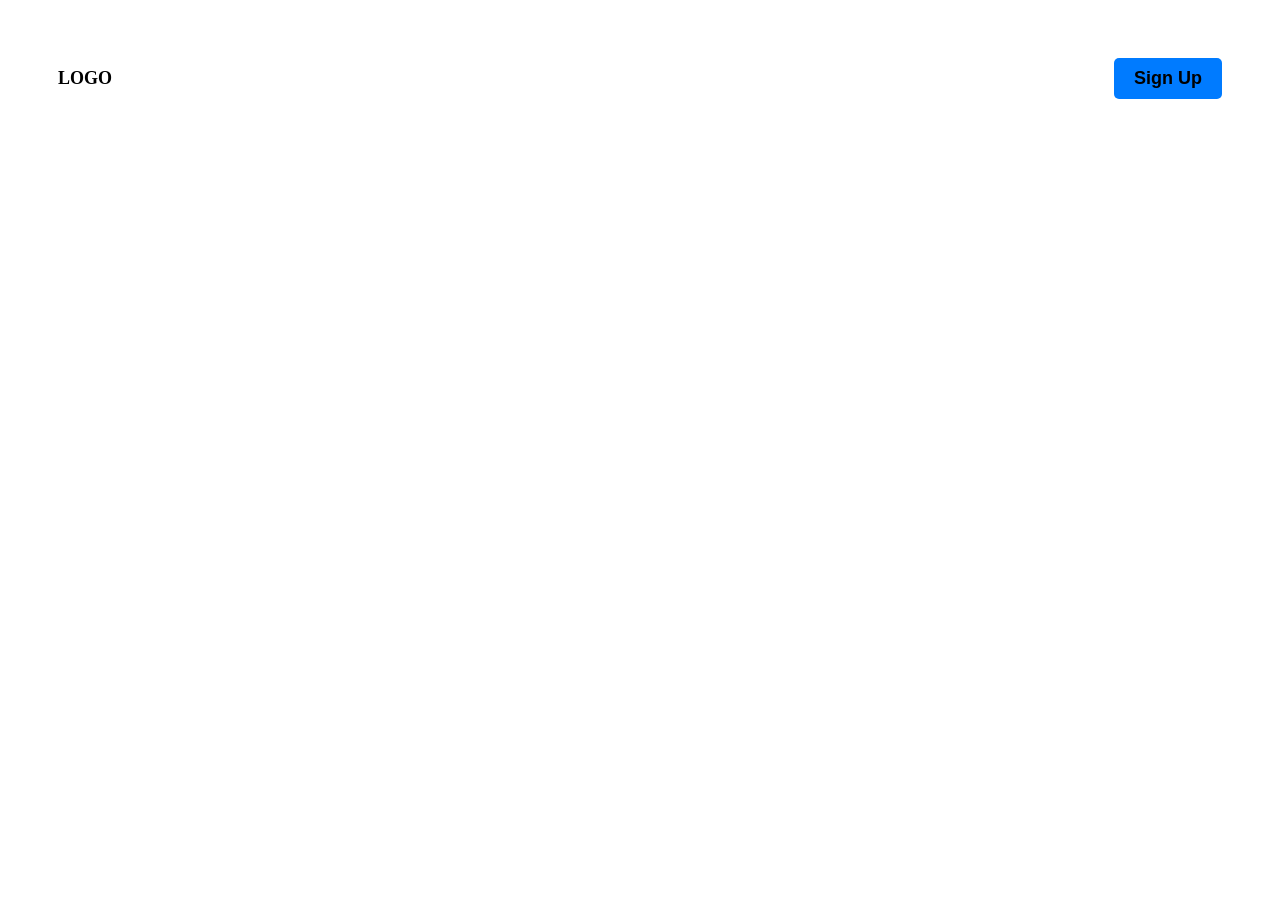
==== index.html @ bf34c0a0 "signup form created" ====
<!DOCTYPE html>
<html lang="en">
<head>
    <meta charset="UTF-8">
    <meta name="viewport" content="width=device-width, initial-scale=1.0">
    <title>Document</title>
    <link rel="stylesheet" href="style/style.css">
</head>
<body>
    <header>
        <nav>
            <div>
                <a href="index.html">LOGO</a>
            </div>
            <div>
                <button><a href="signup.html">Sign Up</a></button>
            </div>
        </nav>
    </header>
    <main>

    </main>
    <footer>

    </footer>
</body>
</html>
---- style/style.css ----
nav {
    display: flex;
    justify-content: space-between;
    align-items: center;
    padding: 50px;
}

nav a {
    text-decoration: none;
    color: black;
    font-size: 18px;
    font-weight: bold;
}
nav div button {
    background-color: #007BFF;
    color: white;
    border: none;
    padding: 10px 20px;
    font-size: 16px;
    cursor: pointer;
    border-radius: 5px;
}
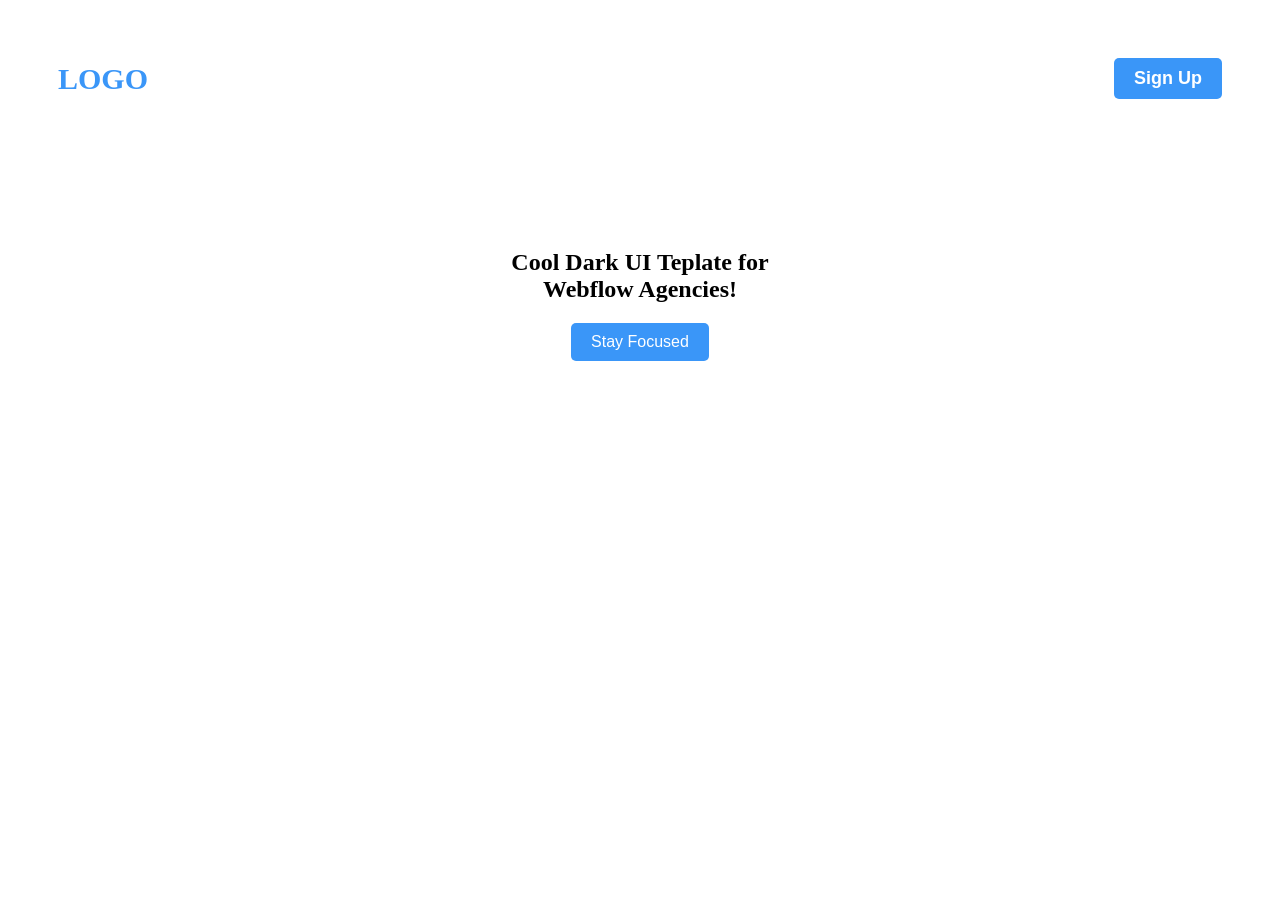
==== commit 98495bd7: "header section done" ====
--- a/index.html
+++ b/index.html
@@ -7,17 +7,25 @@
     <link rel="stylesheet" href="style/style.css">
 </head>
 <body>
-    <header>
+    <header class="navbar">
         <nav>
             <div>
-                <a href="index.html">LOGO</a>
+                <a class="logo" href="index.html">LOGO</a>
             </div>
             <div>
                 <button><a href="signup.html">Sign Up</a></button>
             </div>
+            
         </nav>
+        <section class="hero">
+            <div class="hero-content">
+                <h1>Cool Dark UI Teplate for<br> Webflow Agencies!</h1>
+                <button><a href="signup.html">Stay Focused</a></button>
+            </div>
+        </section>
     </header>
     <main>
+        
 
     </main>
     <footer>
--- a/style/style.css
+++ b/style/style.css
@@ -12,7 +12,7 @@
     font-weight: bold;
 }
 nav div button {
-    background-color: #007BFF;
+    background-color: #3a96f8;
     color: white;
     border: none;
     padding: 10px 20px;
@@ -20,3 +20,47 @@
     cursor: pointer;
     border-radius: 5px;
 }
+.logo {
+    color: #3a96f8;
+    text-decoration: none;
+    font-size: 30px;
+}
+div button a {
+    color: #ffffff;
+    text-decoration: none;
+}
+.hero-content button{
+    background-color: #3a96f8;
+    color: white;
+    border: none;
+    padding: 10px 20px;
+    font-size: 16px;
+    cursor: pointer;
+    border-radius: 5px;
+}
+.hero-content button a{
+    color: #ffffff;
+    text-decoration: none;
+}
+.hero-content h1{
+    text-decoration: none;
+    text-align: center;
+}
+
+.hero{
+    margin-top: 100px;
+    justify-content: center;
+    align-items: center;
+}
+
+.navbar {
+    height: 100vh;   /* Full screen height */
+    background-image: url("../assets/hero-bg.png");
+    background-size: cover;       /* Fill the section */
+    background-position: center;  /* Center the image */
+    background-repeat: no-repeat; /* Prevent repeating */
+
+}
+.hero-content {
+    text-align: center;
+}
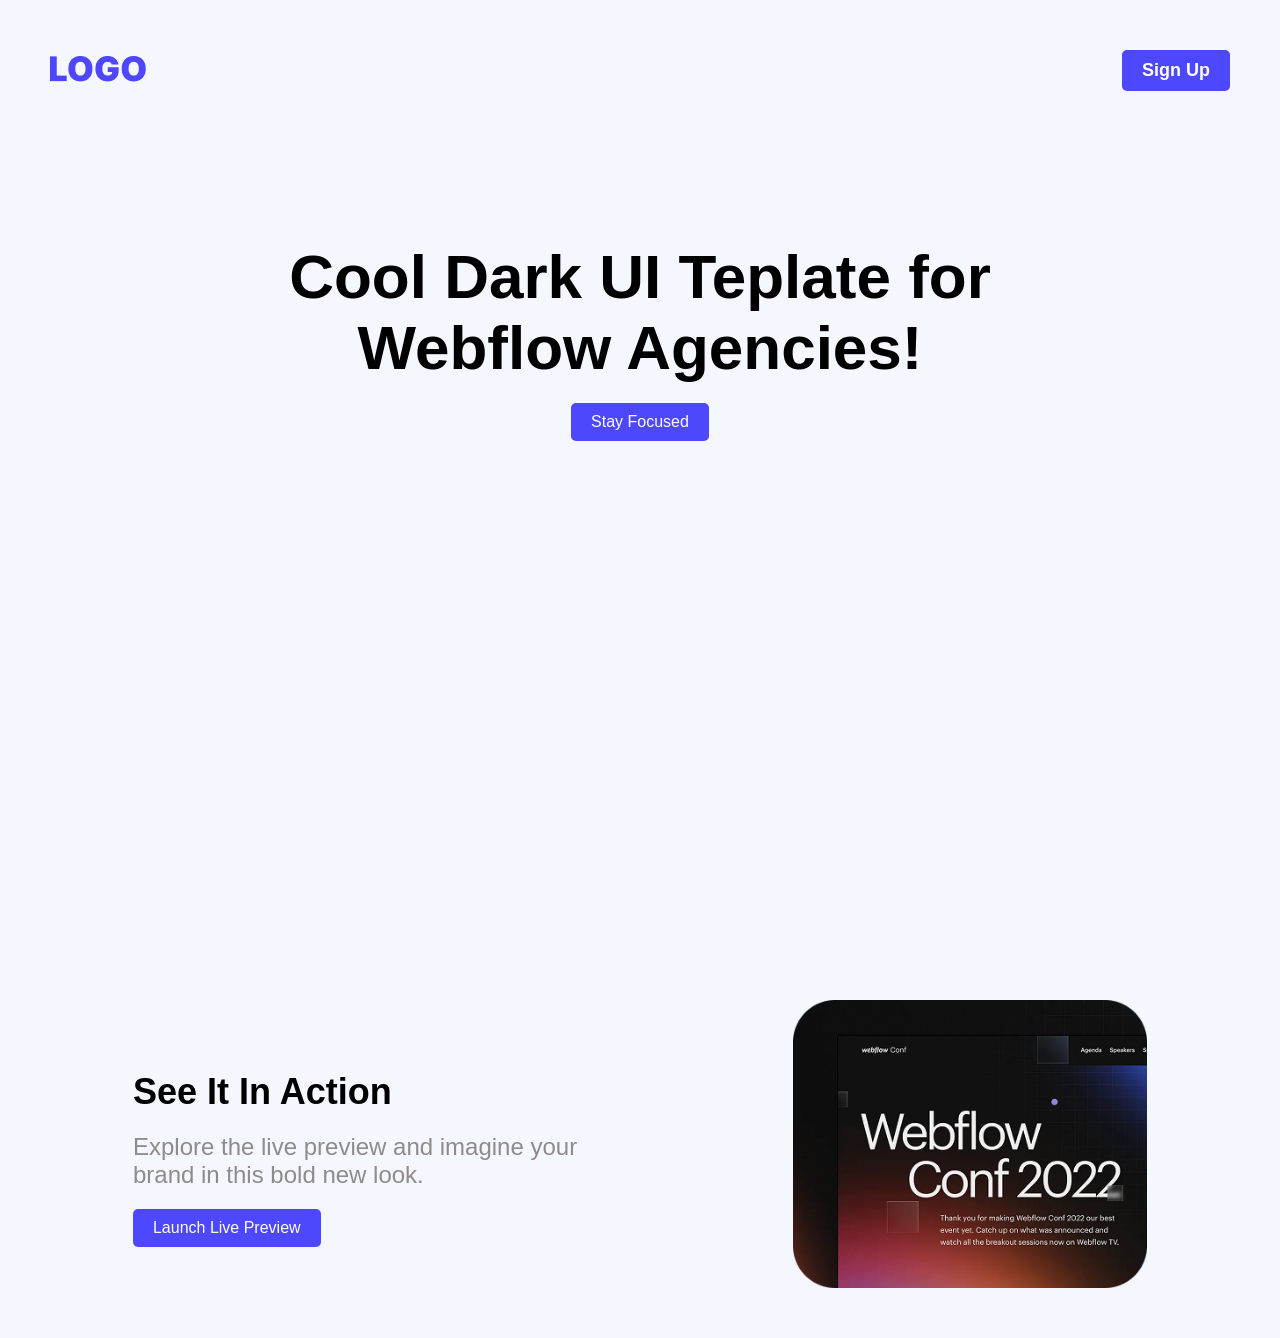
==== commit 6c92aae7: "action section done" ====
--- a/index.html
+++ b/index.html
@@ -10,7 +10,8 @@
     <header class="navbar">
         <nav>
             <div>
-                <a class="logo" href="index.html">LOGO</a>
+                <!-- <a class="logo" href="assets/LOGO.png">LOGO</a> -->
+                <img src="assets/LOGO.png" alt="Logo">
             </div>
             <div>
                 <button><a href="signup.html">Sign Up</a></button>
@@ -25,6 +26,16 @@
         </section>
     </header>
     <main>
+         <section class="see-action">
+            <div class="action-content">
+                <h1>See It In Action</h1>
+                <p>Explore the live preview and imagine your <br> brand in this bold new look.</p>
+                <button><a href="signup.html">Launch Live Preview</a></button>
+            </div>
+            <div class="action-image">
+                <img src="assets/image 1.png" alt="">
+            </div>
+        </section>
         
 
     </main>
--- a/style/style.css
+++ b/style/style.css
@@ -1,3 +1,10 @@
+body {
+    font-family: Arial, sans-serif;
+    margin: 0;
+    padding: 0;
+    background-color: #F5F7FF;
+}
+
 nav {
     display: flex;
     justify-content: space-between;
@@ -12,7 +19,7 @@
     font-weight: bold;
 }
 nav div button {
-    background-color: #3a96f8;
+    background-color: #4D47FE;
     color: white;
     border: none;
     padding: 10px 20px;
@@ -21,7 +28,7 @@
     border-radius: 5px;
 }
 .logo {
-    color: #3a96f8;
+    color: #4D47FE;
     text-decoration: none;
     font-size: 30px;
 }
@@ -30,7 +37,7 @@
     text-decoration: none;
 }
 .hero-content button{
-    background-color: #3a96f8;
+    background-color: #4D47FE;
     color: white;
     border: none;
     padding: 10px 20px;
@@ -41,6 +48,7 @@
 .hero-content button a{
     color: #ffffff;
     text-decoration: none;
+    /* padding: 18px 10px; */
 }
 .hero-content h1{
     text-decoration: none;
@@ -63,4 +71,53 @@
 }
 .hero-content {
     text-align: center;
+}
+.see-action {
+    display: flex;
+    justify-content:space-around;
+    align-items: center;
+    margin-top: 50px;
+    padding: 50px;
+    gap: 50px;
+}
+.action-content {
+    text-align: left;
+}
+.action-content h1 {
+    font-size: 36px;
+    margin-bottom: 20px;
+}
+.action-content p {
+    font-size: 18px;
+    margin-bottom: 20px;
+}
+section img {
+    max-width: 100%;
+    height: auto;
+    display: block;
+    margin: 0 auto;
+}
+.action-content button {
+    background-color: #4D47FE;
+    color: white;
+    border: none;
+    padding: 10px 20px;
+    font-size: 16px;
+    cursor: pointer;
+    border-radius: 5px;
+}
+.action-image {
+    text-align: center;
+    width: 30%;
+    height: auto;
+}
+.action-content p {
+    font-size: 18px;
+    margin-top: 20px;
+    color: #8f8b8b;
+    font-size: 24px;
+}
+.hero-content h1 {
+    font-size: 62px;
+    margin-bottom: 20px;
 }
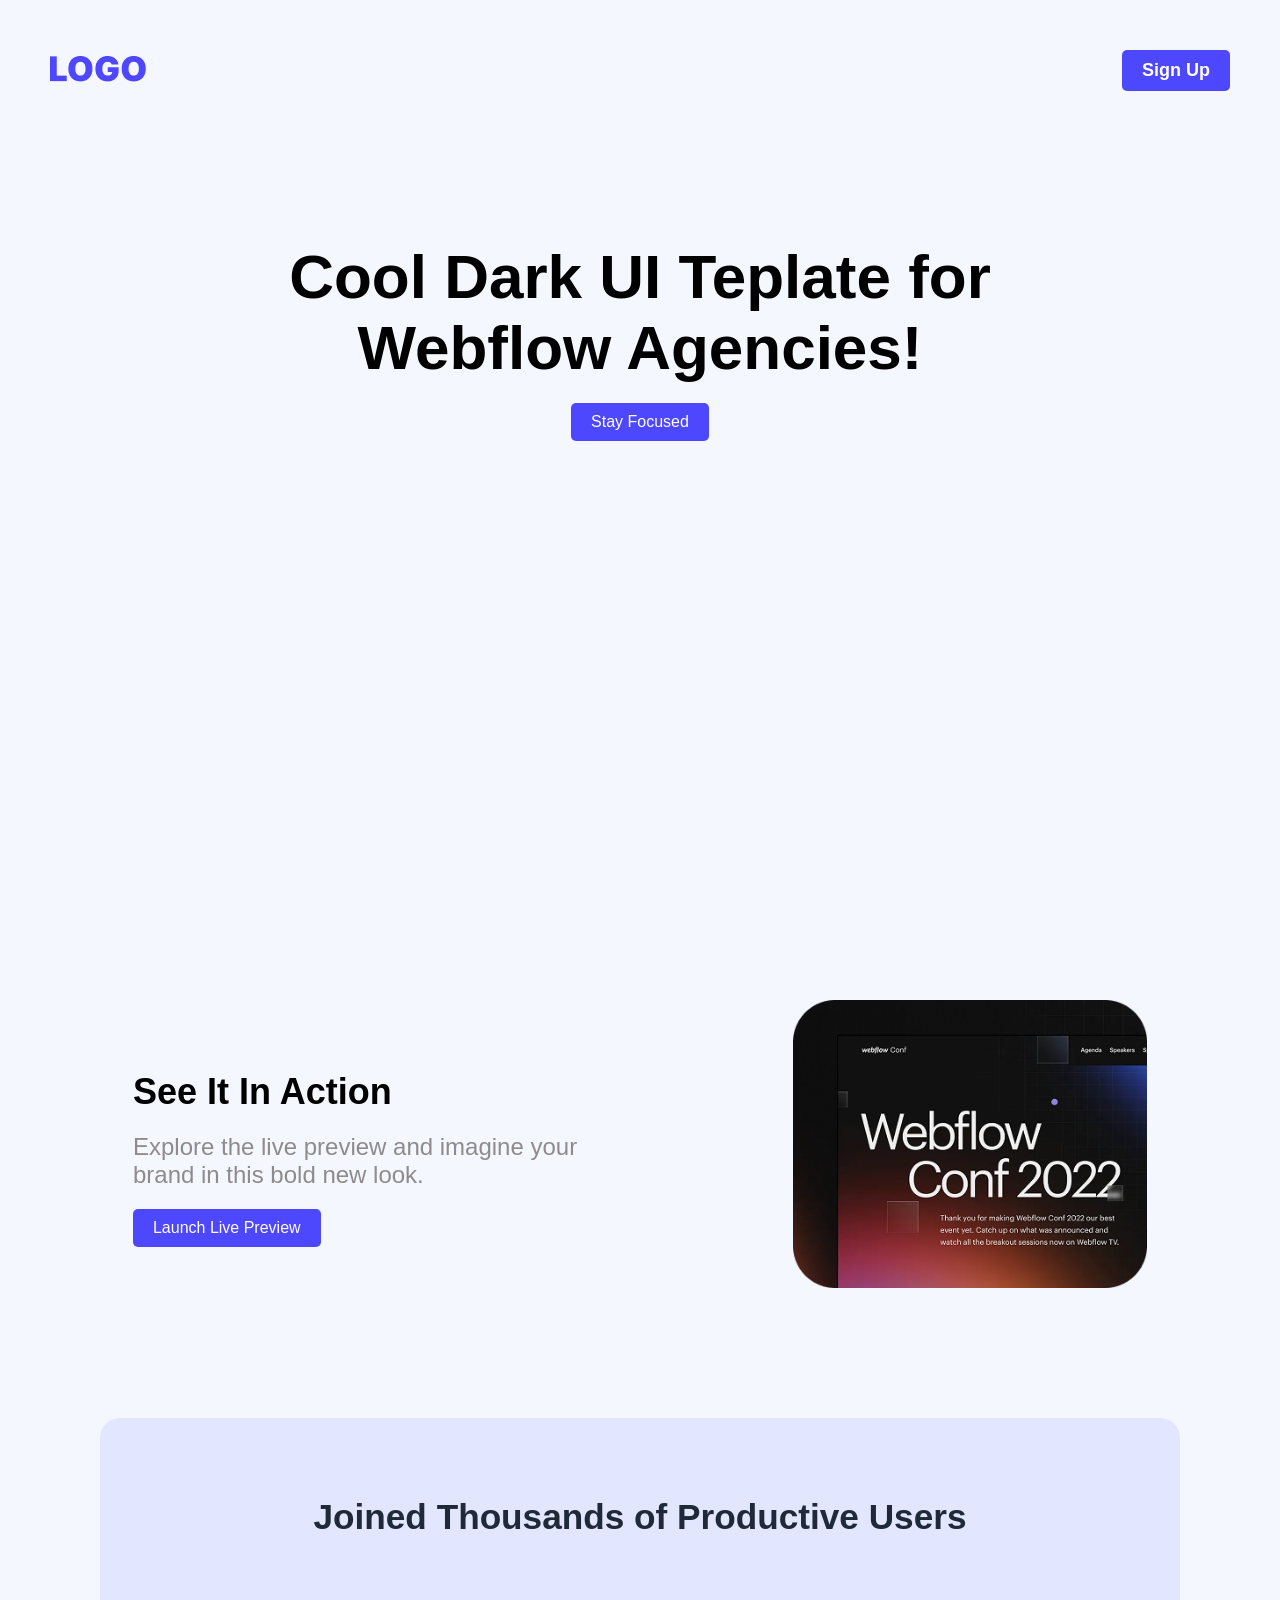
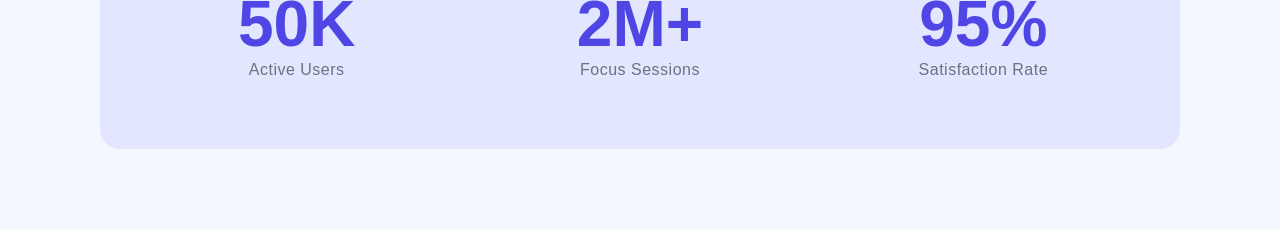
==== commit 4e33b2e4: "users info section done" ====
--- a/index.html
+++ b/index.html
@@ -36,8 +36,25 @@
                 <img src="assets/image 1.png" alt="">
             </div>
         </section>
-        
-
+        <section class="users-info">
+            <div class="users-info-content">
+                <h1>Joined Thousands of Productive Users</h1>
+            <div class="users-details">
+                <div class="users-list">
+                    <p class="active-users">50K</p>
+                    <p>Active Users</p>
+                </div>
+                <div class="users-list">
+                    <p class="focus-sessions">2M+</p>
+                    <p>Focus Sessions</p>
+                </div>
+                <div class="users-list">
+                    <p class="satisfaction-rate">95%</p>
+                    <p>Satisfaction Rate</p>
+                </div>
+            </div>
+            </div>
+        </section>
     </main>
     <footer>
 
--- a/style/style.css
+++ b/style/style.css
@@ -120,4 +120,93 @@
 .hero-content h1 {
     font-size: 62px;
     margin-bottom: 20px;
+}
+
+
+/* Users Info Section */
+.users-info {
+    padding: 80px 20px;
+    display: flex;
+    justify-content: center;
+    align-items: center;
+}
+
+.users-info-content {
+    max-width: 1000px;
+    width: 100%;
+    background: #E3E6FF;
+    /* background: #ffffff; */
+    padding: 50px 40px;
+    border-radius: 20px;
+    text-align: center;
+}
+
+.users-info-content h1 {
+    font-size: 2.2rem;
+    color: #1f2937;
+    margin-bottom: 30px;
+}
+
+/* User Statistics */
+.users-details {
+    display: flex;
+    justify-content: space-around;
+    align-items: center;
+    gap: 30px;
+    flex-wrap: wrap;
+}
+
+.users-list {
+    flex: 1;
+    min-width: 180px;
+    padding: 20px;
+}
+
+.users-list p {
+    margin: 0;
+}
+
+/* Numbers */
+.active-users,
+.focus-sessions,
+.satisfaction-rate {
+    font-size: 4rem;
+    font-weight: 700;
+    color: #4f46e5;
+    margin-bottom: 10px;
+}
+
+/* Labels */
+.users-list p:last-child {
+    font-size: 1rem;
+    color: #6b7280;
+    letter-spacing: 0.5px;
+}
+
+/* Hover Effect */
+.users-list:hover {
+    transform: translateY(-8px);
+    transition: 0.3s ease;
+}
+
+/* Responsive Design */
+@media (max-width: 768px) {
+    .users-info-content {
+        padding: 40px 25px;
+    }
+
+    .users-info-content h1 {
+        font-size: 1.8rem;
+    }
+
+    .users-details {
+        flex-direction: column;
+        gap: 25px;
+    }
+
+    .active-users,
+    .focus-sessions,
+    .satisfaction-rate {
+        font-size: 2.5rem;
+    }
 }
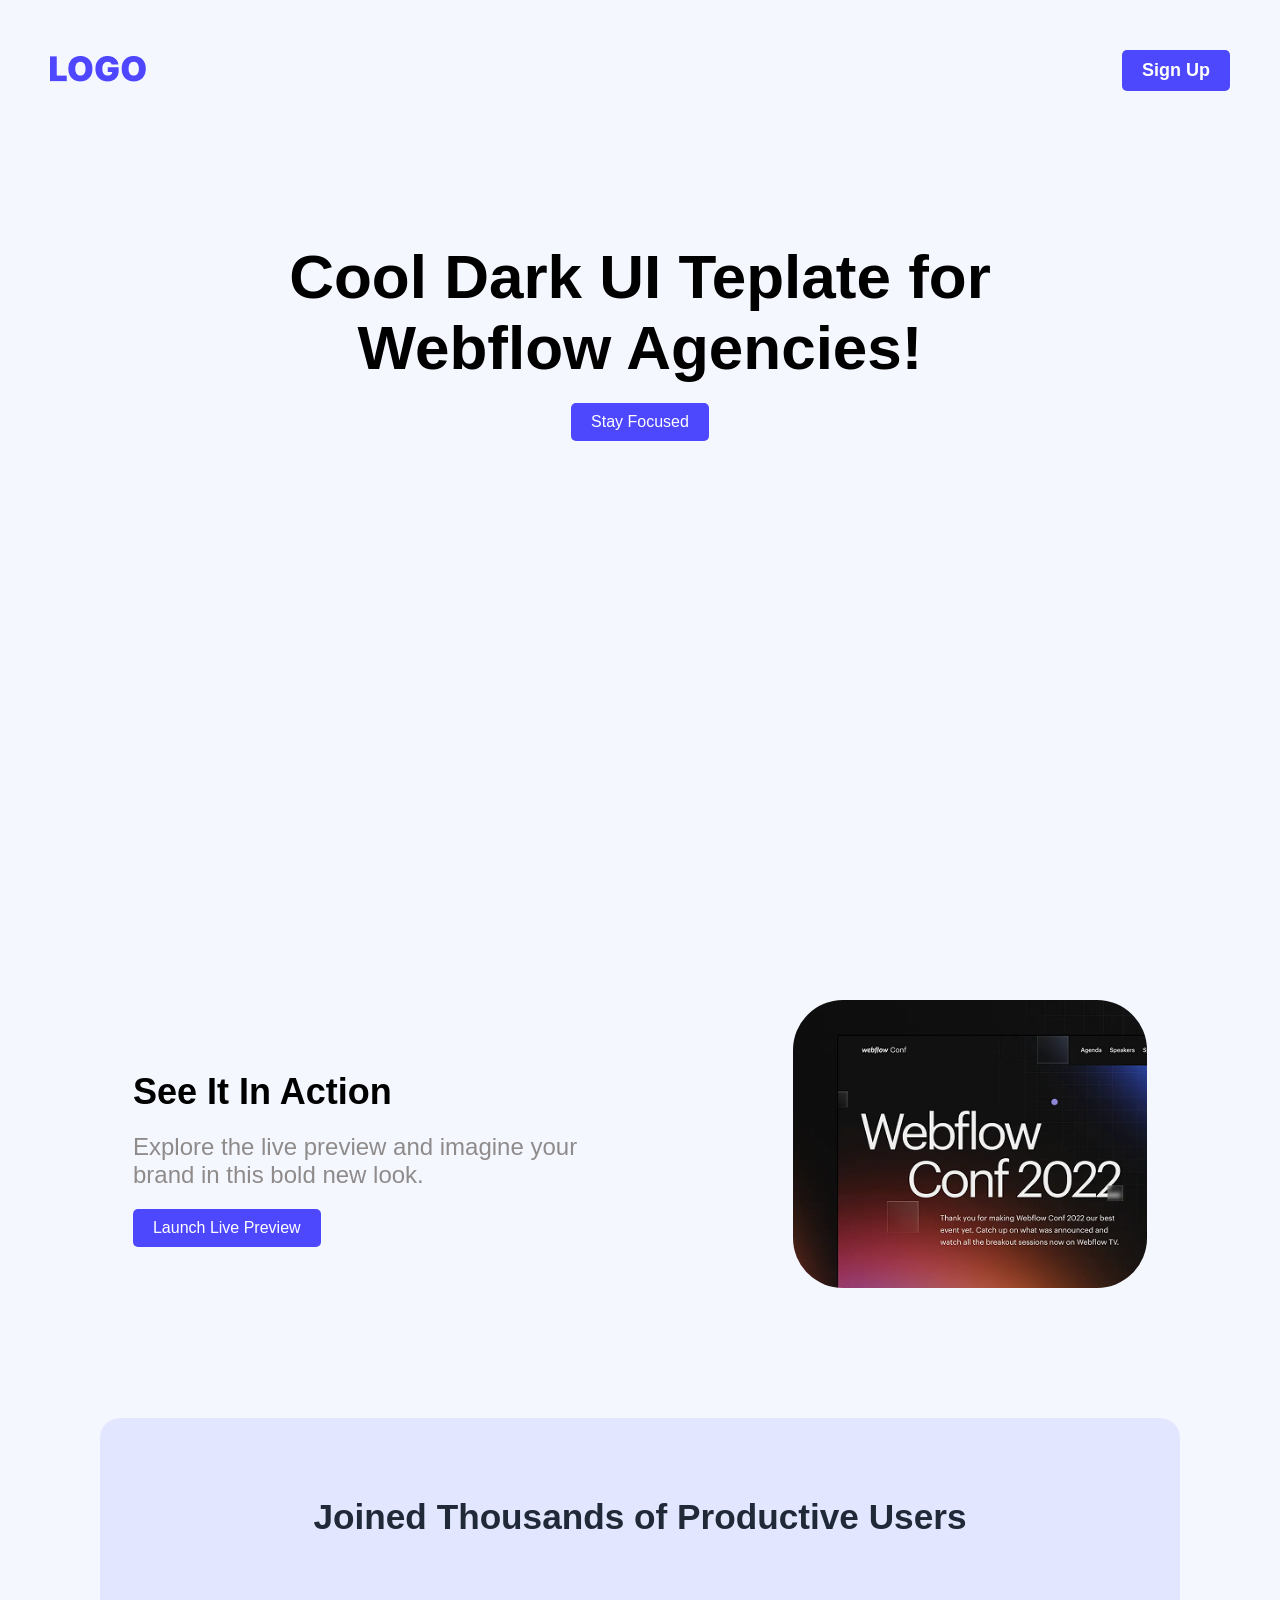
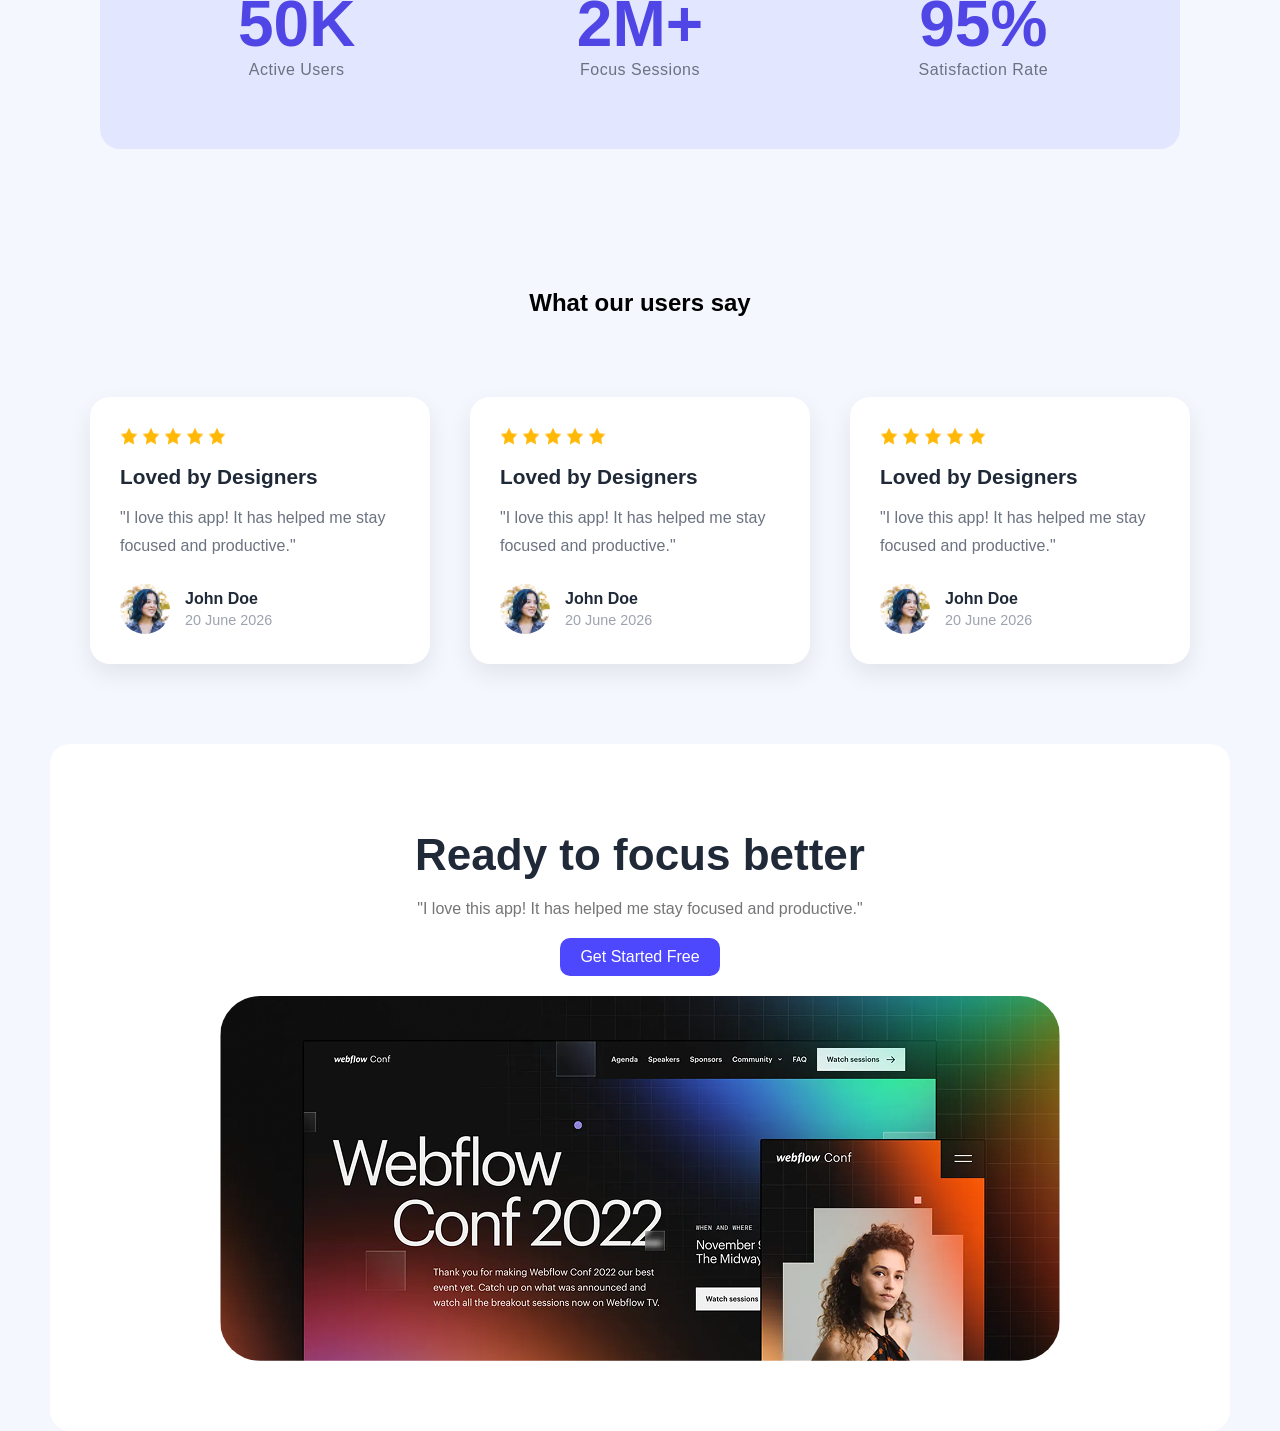
==== commit 4a93dd04: "user review and focus better section done" ====
--- a/index.html
+++ b/index.html
@@ -1,11 +1,13 @@
 <!DOCTYPE html>
 <html lang="en">
+
 <head>
     <meta charset="UTF-8">
     <meta name="viewport" content="width=device-width, initial-scale=1.0">
     <title>Document</title>
     <link rel="stylesheet" href="style/style.css">
 </head>
+
 <body>
     <header class="navbar">
         <nav>
@@ -16,7 +18,7 @@
             <div>
                 <button><a href="signup.html">Sign Up</a></button>
             </div>
-            
+
         </nav>
         <section class="hero">
             <div class="hero-content">
@@ -26,38 +28,142 @@
         </section>
     </header>
     <main>
-         <section class="see-action">
+        <section class="see-action">
             <div class="action-content">
                 <h1>See It In Action</h1>
                 <p>Explore the live preview and imagine your <br> brand in this bold new look.</p>
                 <button><a href="signup.html">Launch Live Preview</a></button>
             </div>
             <div class="action-image">
-                <img src="assets/image 1.png" alt="">
+                <img src="assets/wc-mini.png" alt="">
             </div>
         </section>
         <section class="users-info">
             <div class="users-info-content">
                 <h1>Joined Thousands of Productive Users</h1>
-            <div class="users-details">
-                <div class="users-list">
-                    <p class="active-users">50K</p>
-                    <p>Active Users</p>
-                </div>
-                <div class="users-list">
-                    <p class="focus-sessions">2M+</p>
-                    <p>Focus Sessions</p>
-                </div>
-                <div class="users-list">
-                    <p class="satisfaction-rate">95%</p>
-                    <p>Satisfaction Rate</p>
+                <div class="users-details">
+                    <div class="users-list">
+                        <p class="active-users">50K</p>
+                        <p>Active Users</p>
+                    </div>
+                    <div class="users-list">
+                        <p class="focus-sessions">2M+</p>
+                        <p>Focus Sessions</p>
+                    </div>
+                    <div class="users-list">
+                        <p class="satisfaction-rate">95%</p>
+                        <p>Satisfaction Rate</p>
+                    </div>
                 </div>
             </div>
+        </section>
+
+        <!-- User Feedback Section: -->
+
+        <section>
+            <h1 class="feedback-title">What our users say</h1>
+            <div class="card-all">
+                <div class="users-feedback-section">
+                    <div class="feedback">
+                        <div class="stars">
+                            <img src="assets/icon-star.png" alt="star">
+                            <img src="assets/icon-star.png" alt="star">
+                            <img src="assets/icon-star.png" alt="star">
+                            <img src="assets/icon-star.png" alt="star">
+                            <img src="assets/icon-star.png" alt="star">
+                        </div>
+
+                        <h4>Loved by Designers</h4>
+
+                        <p>"I love this app! It has helped me stay focused and productive."</p>
+
+                        <div class="user-info-img">
+                            <div class="user-img">
+                                <img src="assets/avatar.png" alt="user">
+                            </div>
+                            <div>
+                                <p>John Doe</p>
+                                <p>20 June 2026</p>
+                            </div>
+                        </div>
+                    </div>
+                </div>
+                <div class="users-feedback-section">
+                    <div class="feedback">
+                        <div class="stars">
+                            <img src="assets/icon-star.png" alt="star">
+                            <img src="assets/icon-star.png" alt="star">
+                            <img src="assets/icon-star.png" alt="star">
+                            <img src="assets/icon-star.png" alt="star">
+                            <img src="assets/icon-star.png" alt="star">
+                        </div>
+
+                        <h4>Loved by Designers</h4>
+
+                        <p>"I love this app! It has helped me stay focused and productive."</p>
+
+                        <div class="user-info-img">
+                            <div class="user-img">
+                                <img src="assets/avatar.png" alt="user">
+                            </div>
+                            <div>
+                                <p>John Doe</p>
+                                <p>20 June 2026</p>
+                            </div>
+                        </div>
+                    </div>
+                </div>
+                <div class="users-feedback-section">
+                    <div class="feedback">
+                        <div class="stars">
+                            <img src="assets/icon-star.png" alt="star">
+                            <img src="assets/icon-star.png" alt="star">
+                            <img src="assets/icon-star.png" alt="star">
+                            <img src="assets/icon-star.png" alt="star">
+                            <img src="assets/icon-star.png" alt="star">
+                        </div>
+
+                        <h4>Loved by Designers</h4>
+
+                        <p>"I love this app! It has helped me stay focused and productive."</p>
+
+                        <div class="user-info-img">
+                            <div class="user-img">
+                                <img src="assets/avatar.png" alt="user">
+                            </div>
+                            <div>
+                                <p>John Doe</p>
+                                <p>20 June 2026</p>
+                            </div>
+                        </div>
+                    </div>
+                </div>
             </div>
+        </section>
+
+        <!-- Ready to focus better -->
+        <section>
+            <div class="focus-better-section">
+                    <div class="focus-card">
+
+                        <h1>Ready to focus better</h1>
+
+                        <p>"I love this app! It has helped me stay focused and productive."</p>
+
+                        <button>Get Started Free</button>
+                        <div class="focus-img-section">
+                            <div class="focus-img">
+                                <img src="assets/wc-big.png" alt="user">
+                            </div>
+                            
+                        </div>
+                    </div>
+                </div>
         </section>
     </main>
     <footer>
 
     </footer>
 </body>
+
 </html>
--- a/style/style.css
+++ b/style/style.css
@@ -18,6 +18,7 @@
     font-size: 18px;
     font-weight: bold;
 }
+
 nav div button {
     background-color: #4D47FE;
     color: white;
@@ -27,16 +28,19 @@
     cursor: pointer;
     border-radius: 5px;
 }
+
 .logo {
     color: #4D47FE;
     text-decoration: none;
     font-size: 30px;
 }
+
 div button a {
     color: #ffffff;
     text-decoration: none;
 }
-.hero-content button{
+
+.hero-content button {
     background-color: #4D47FE;
     color: white;
     border: none;
@@ -45,58 +49,71 @@
     cursor: pointer;
     border-radius: 5px;
 }
-.hero-content button a{
+
+.hero-content button a {
     color: #ffffff;
     text-decoration: none;
     /* padding: 18px 10px; */
 }
-.hero-content h1{
-    text-decoration: none;
-    text-align: center;
-}
-
-.hero{
+
+.hero-content h1 {
+    text-decoration: none;
+    text-align: center;
+}
+
+.hero {
     margin-top: 100px;
     justify-content: center;
     align-items: center;
 }
 
 .navbar {
-    height: 100vh;   /* Full screen height */
+    height: 100vh;
+    /* Full screen height */
     background-image: url("../assets/hero-bg.png");
-    background-size: cover;       /* Fill the section */
-    background-position: center;  /* Center the image */
-    background-repeat: no-repeat; /* Prevent repeating */
-
-}
+    background-size: cover;
+    /* Fill the section */
+    background-position: center;
+    /* Center the image */
+    background-repeat: no-repeat;
+    /* Prevent repeating */
+
+}
+
 .hero-content {
     text-align: center;
 }
+
 .see-action {
     display: flex;
-    justify-content:space-around;
+    justify-content: space-around;
     align-items: center;
     margin-top: 50px;
     padding: 50px;
     gap: 50px;
 }
+
 .action-content {
     text-align: left;
 }
+
 .action-content h1 {
     font-size: 36px;
     margin-bottom: 20px;
 }
+
 .action-content p {
     font-size: 18px;
     margin-bottom: 20px;
 }
+
 section img {
     max-width: 100%;
     height: auto;
     display: block;
     margin: 0 auto;
 }
+
 .action-content button {
     background-color: #4D47FE;
     color: white;
@@ -106,17 +123,24 @@
     cursor: pointer;
     border-radius: 5px;
 }
+
 .action-image {
     text-align: center;
     width: 30%;
     height: auto;
 }
+
+.action-image img {
+    border-radius: 50px;
+}
+
 .action-content p {
     font-size: 18px;
     margin-top: 20px;
     color: #8f8b8b;
     font-size: 24px;
 }
+
 .hero-content h1 {
     font-size: 62px;
     margin-bottom: 20px;
@@ -209,4 +233,140 @@
     .satisfaction-rate {
         font-size: 2.5rem;
     }
+}
+
+/* Feedback Section */
+.users-feedback-section {
+    padding: 80px 20px;
+    background-color: #f5f7ff;
+    display: flex;
+    justify-content: center;
+}
+
+/* Card Design */
+.feedback {
+    max-width: 350px;
+    background: #ffffff;
+    padding: 30px;
+    border-radius: 20px;
+    box-shadow: 0 10px 25px rgba(0, 0, 0, 0.08);
+    text-align: left;
+    transition: all 0.3s ease;
+}
+
+.card-all {
+    display: flex;
+    max-width: 1140px;
+    height: auto;
+    width: 100%;
+    text-align: center;
+    /* display: block; */
+    margin: 0 auto;
+}
+
+.feedback:hover {
+    transform: translateY(-8px);
+    box-shadow: 0 15px 35px rgba(0, 0, 0, 0.12);
+}
+
+/* Stars */
+.stars {
+    display: inline-flex;
+    /* display: flex; */
+    gap: 4px;
+    margin-bottom: 20px;
+}
+
+.stars img {
+    width: 18px;
+    height: 18px;
+}
+
+/* Title */
+.feedback-title {
+    text-align: center;
+    margin-bottom: 0%;
+    margin-top: 60px;
+}
+
+.feedback h4 {
+    margin: 0 0 15px;
+    font-size: 1.3rem;
+    color: #1f2937;
+}
+
+/* Review Text */
+.feedback>p {
+    margin: 0 0 25px;
+    color: #6b7280;
+    line-height: 1.7;
+}
+
+/* Avatar + Name + Date Inline */
+.user-info-img {
+    display: flex;
+    align-items: center;
+    /* Vertically align avatar and text */
+    gap: 15px;
+}
+
+/* Avatar */
+.user-img img {
+    width: 50px;
+    height: 50px;
+    border-radius: 50%;
+    object-fit: cover;
+}
+
+/* Name and Date */
+.user-info-img p {
+    margin: 0;
+}
+
+.user-info-img p:first-child {
+    font-weight: 600;
+    color: #1f2937;
+}
+
+.user-info-img p:last-child {
+    margin-top: 4px;
+    font-size: 0.9rem;
+    color: #9ca3af;
+}
+
+.focus-better-section {
+    max-width: 1140px;
+    /* height: 100vh;  */
+    background-color: #ffffff;
+    margin: 0 auto;
+    border-radius: 20px;
+    padding: 50px 20px;
+    text-align: center;
+}
+
+.focus-card button {
+    background-color: #4D47FE;
+    color: white;
+    border: none;
+    padding: 10px 20px;
+    font-size: 16px;
+    cursor: pointer;
+    border-radius: 10px;
+    margin-bottom: 20px;
+}
+.focus-card h1 {
+    font-size: 44px;
+    color: #1f2937;
+    margin-bottom: 20px;
+}
+.focus-card p {
+    /* font-size: 44px; */
+    color: #757577;
+    margin-bottom: 20px;
+}
+.focus-img img {
+    /* width: 100%; */
+    /* height: auto; */
+    border-radius: 40px;
+    margin-bottom: 20px;
 }
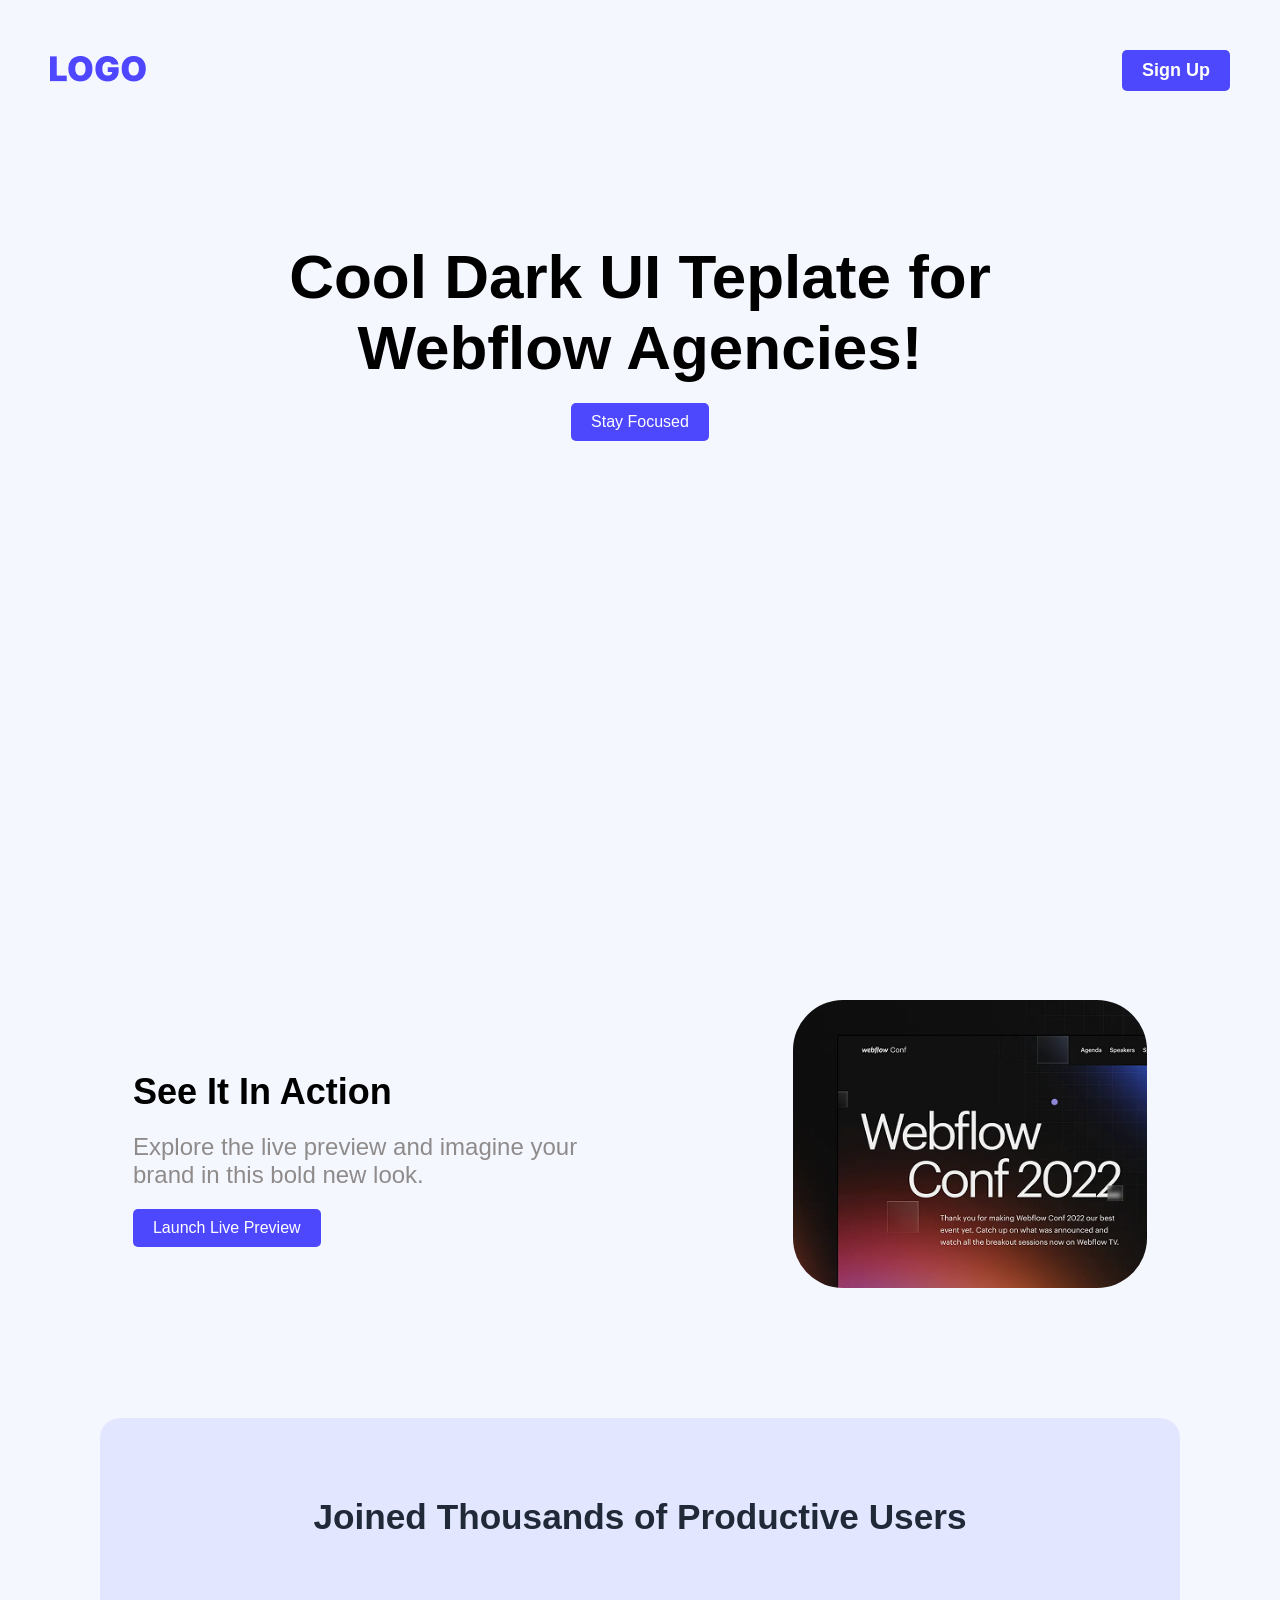
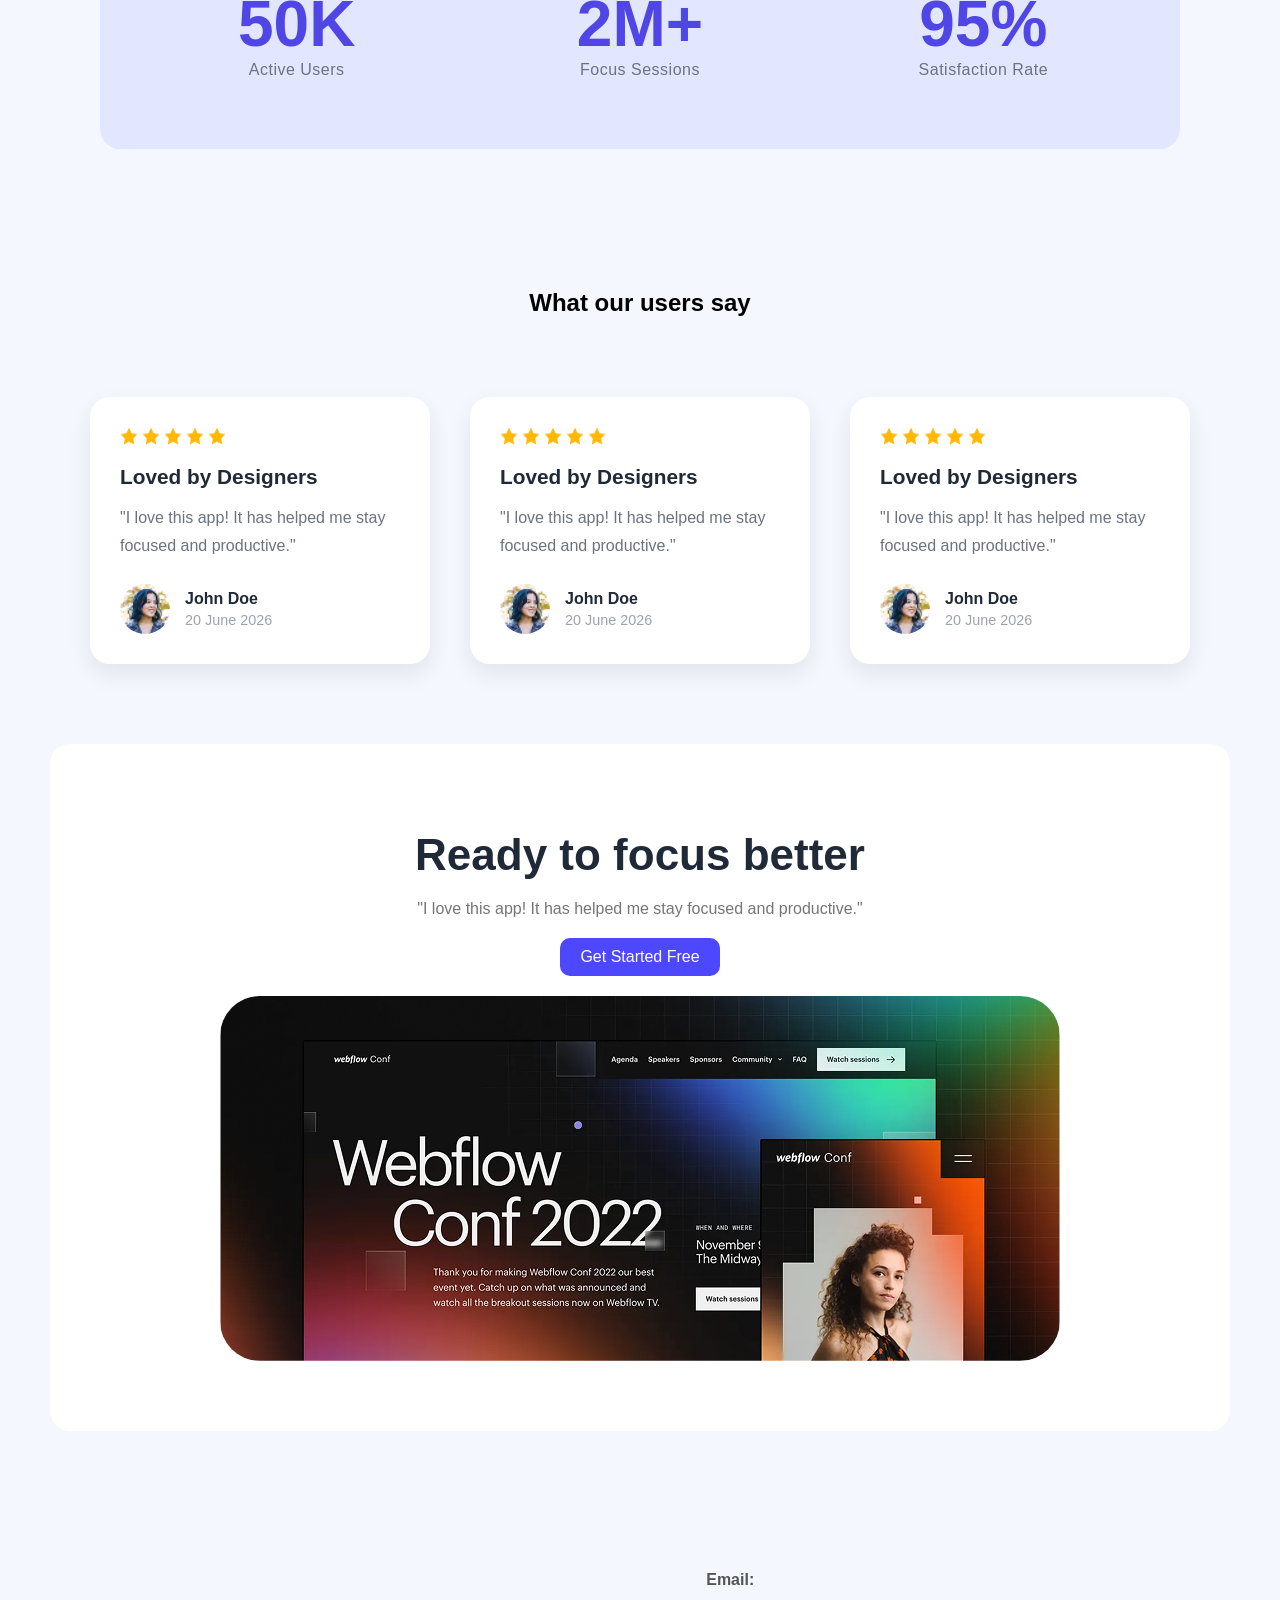
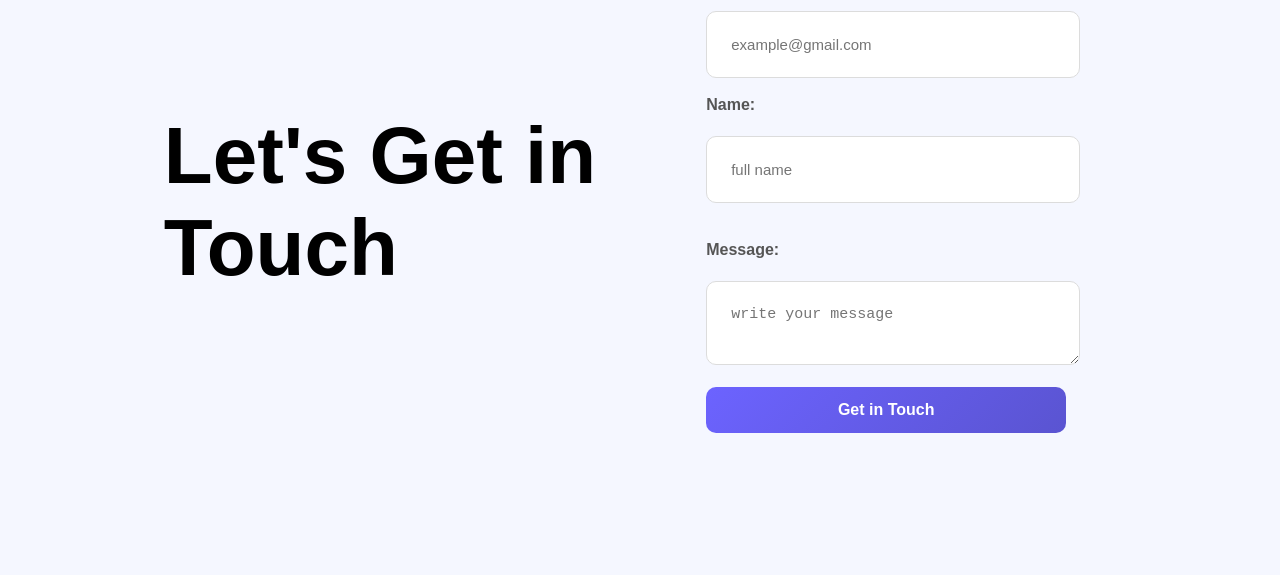
==== commit 4abfd86f: "contact section done" ====
--- a/index.html
+++ b/index.html
@@ -144,21 +144,44 @@
         <!-- Ready to focus better -->
         <section>
             <div class="focus-better-section">
-                    <div class="focus-card">
+                <div class="focus-card">
 
-                        <h1>Ready to focus better</h1>
+                    <h1>Ready to focus better</h1>
 
-                        <p>"I love this app! It has helped me stay focused and productive."</p>
+                    <p>"I love this app! It has helped me stay focused and productive."</p>
 
-                        <button>Get Started Free</button>
-                        <div class="focus-img-section">
-                            <div class="focus-img">
-                                <img src="assets/wc-big.png" alt="user">
-                            </div>
-                            
+                    <button>Get Started Free</button>
+                    <div class="focus-img-section">
+                        <div class="focus-img">
+                            <img src="assets/wc-big.png" alt="user">
                         </div>
+
                     </div>
                 </div>
+            </div>
+        </section>
+        <!-- contact section -->
+        <section>
+            <div class="contact-section">
+                <div class="contact-title">
+                    <h1>Let's Get in<br> Touch</h1>
+                </div>
+                <div class="form-container">
+                    <form action="/submit" method="post">
+                        
+                        <label for="email">Email:</label><br>
+                        <input placeholder="example@gmail.com" type="email" id="email" name="email"><br><br>
+
+                        <label for="name">Name:</label><br>
+                        <input placeholder="full name" type="text" id="name" name="name"><br><br>
+
+                        <label for="message">Message:</label><br>
+                        <textarea placeholder="write your message" id="message" name="message"></textarea><br><br>
+
+                        <input type="submit" value="Get in Touch">
+                    </form>
+                </div>
+            </div>
         </section>
     </main>
     <footer>
--- a/style/style.css
+++ b/style/style.css
@@ -369,4 +369,116 @@
     /* height: auto; */
     border-radius: 40px;
     margin-bottom: 20px;
+}
+
+
+
+/* Form Container */
+.form-container{
+    width: 100%;
+    max-width: 420px;
+    padding: 20px;
+    
+}
+
+/* Form Card */
+form{
+    /* background-color: #ffffff; */
+    padding: 40px 30px;
+    border-radius: 20px;
+    /* box-shadow: 0 10px 30px rgba(0,0,0,0.15); */
+}
+
+
+/* Labels */
+label{
+    display: block;
+    margin-bottom: 4px;
+    font-weight: 600;
+    color: #555;
+    
+    
+}
+
+/* Inputs and Textarea */
+input[type="text"]{
+    width: 90%;
+    padding: 24px;
+    margin-bottom: 20px;
+    border: 1px solid #dcdcdc;
+    border-radius: 10px;
+    font-size: 15px;
+    outline: none;
+    transition: 0.3s;   
+    
+}
+
+input[type="email"]{
+    width: 90%;
+    padding: 24px;
+    border: 1px solid #dcdcdc;
+    border-radius: 10px;
+    font-size: 15px;
+    outline: none;
+    transition: 0.3s;   
+    
+}
+textarea{
+    width: 90%;
+    padding: 24px;
+    border: 1px solid #dcdcdc;
+    border-radius: 10px;
+    font-size: 15px;
+    outline: none;
+    transition: 0.3s;
+}
+
+/* Focus Effect */
+input[type="text"]:focus,
+input[type="email"]:focus,
+textarea:focus{
+    border-color: #6c63ff;
+    box-shadow: 0 0 8px rgba(108, 99, 255, 0.3);
+}
+
+/* Submit Button */
+input[type="submit"]{
+    width: 100%;
+    padding: 14px;
+    border: none;
+    border-radius: 10px;
+    background: linear-gradient(135deg, #6c63ff, #5a54d1);
+    color: white;
+    font-size: 16px;
+    font-weight: bold;
+    cursor: pointer;
+    transition: 0.3s;
+}
+
+/* Button Hover */
+input[type="submit"]:hover{
+    transform: translateY(-2px);
+    box-shadow: 0 8px 20px rgba(108, 99, 255, 0.4);
+}
+
+/* Responsive */
+@media (max-width: 480px){
+    form{
+        padding: 30px 20px;
+    }
+}
+
+.contact-section{
+    padding: 80px 20px;
+    background-color: #f5f7ff;
+    display: flex;
+    justify-content: center;
+    align-items: center;
+    gap: 60px;
+}
+.contact-title h1{
+    text-align: center;
+    /* margin-bottom: 100px; */
+    font-size: 80px;
+    text-align: left;
 }
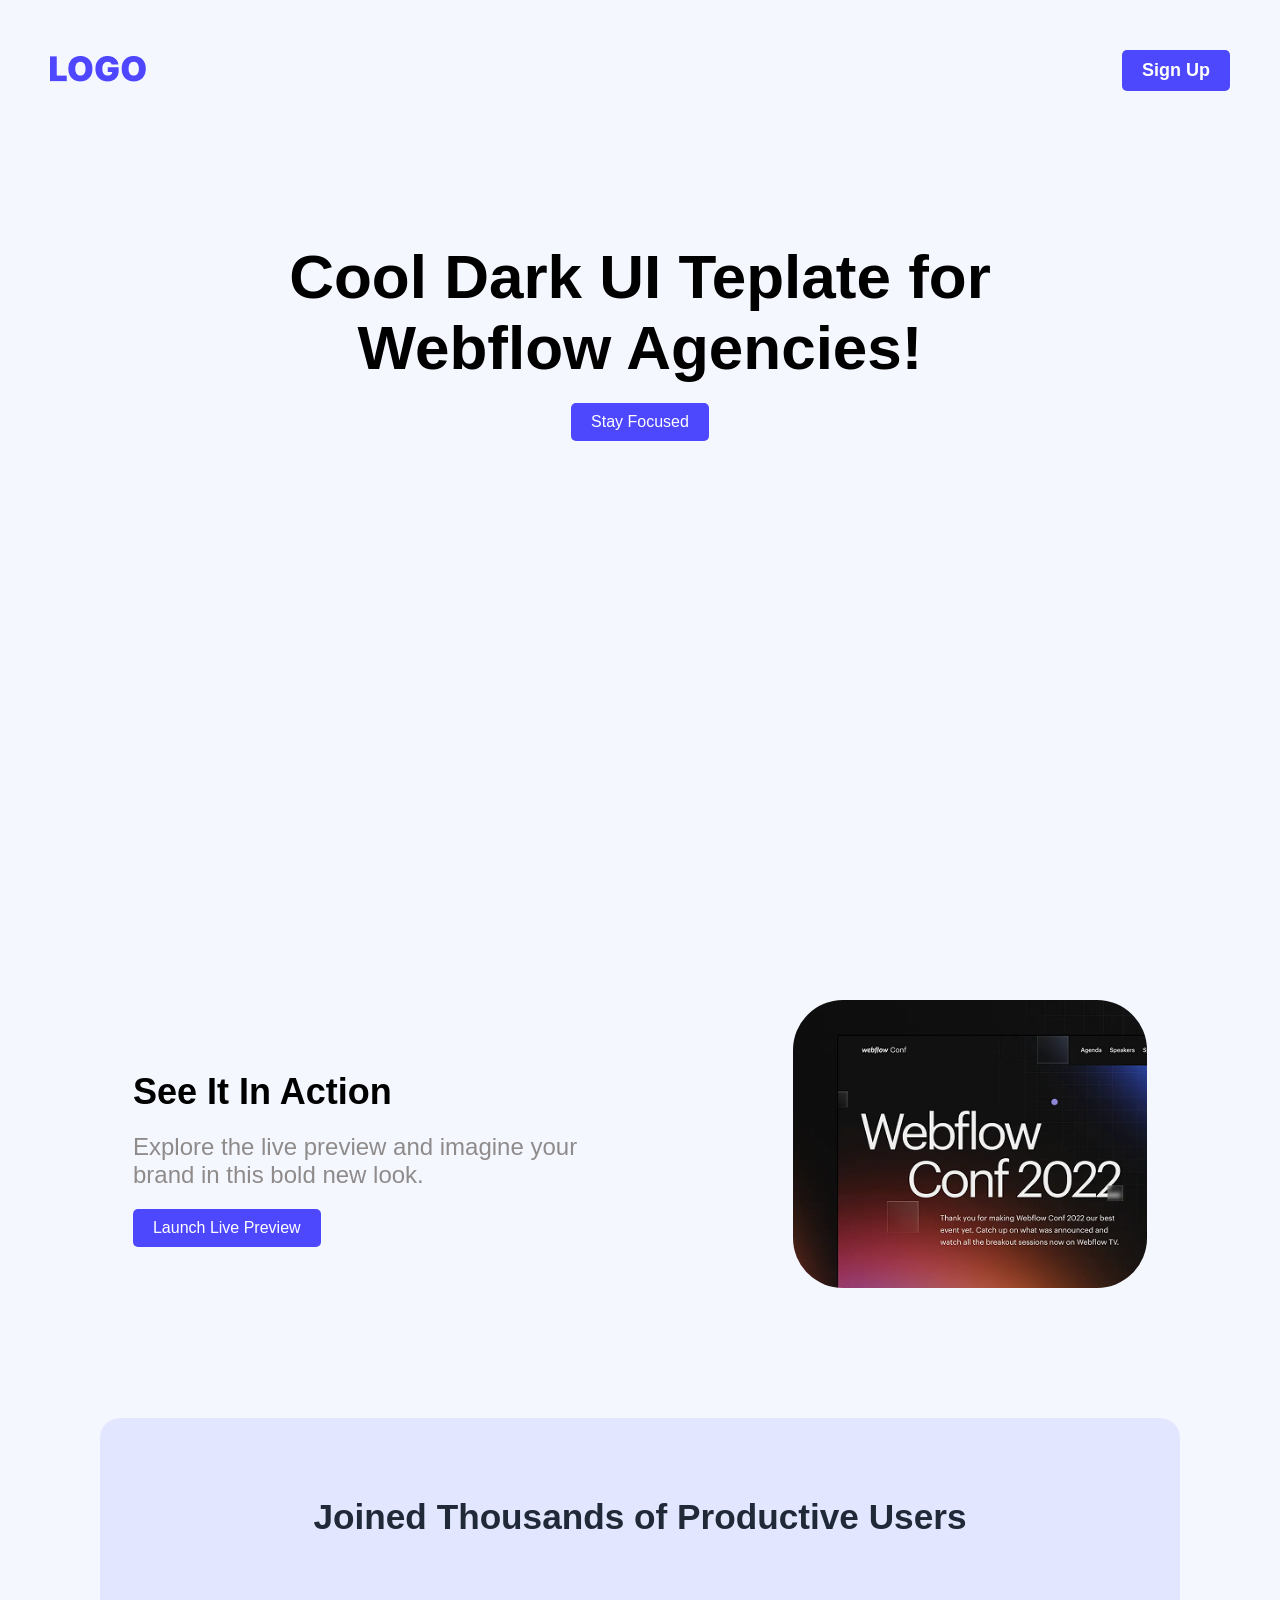
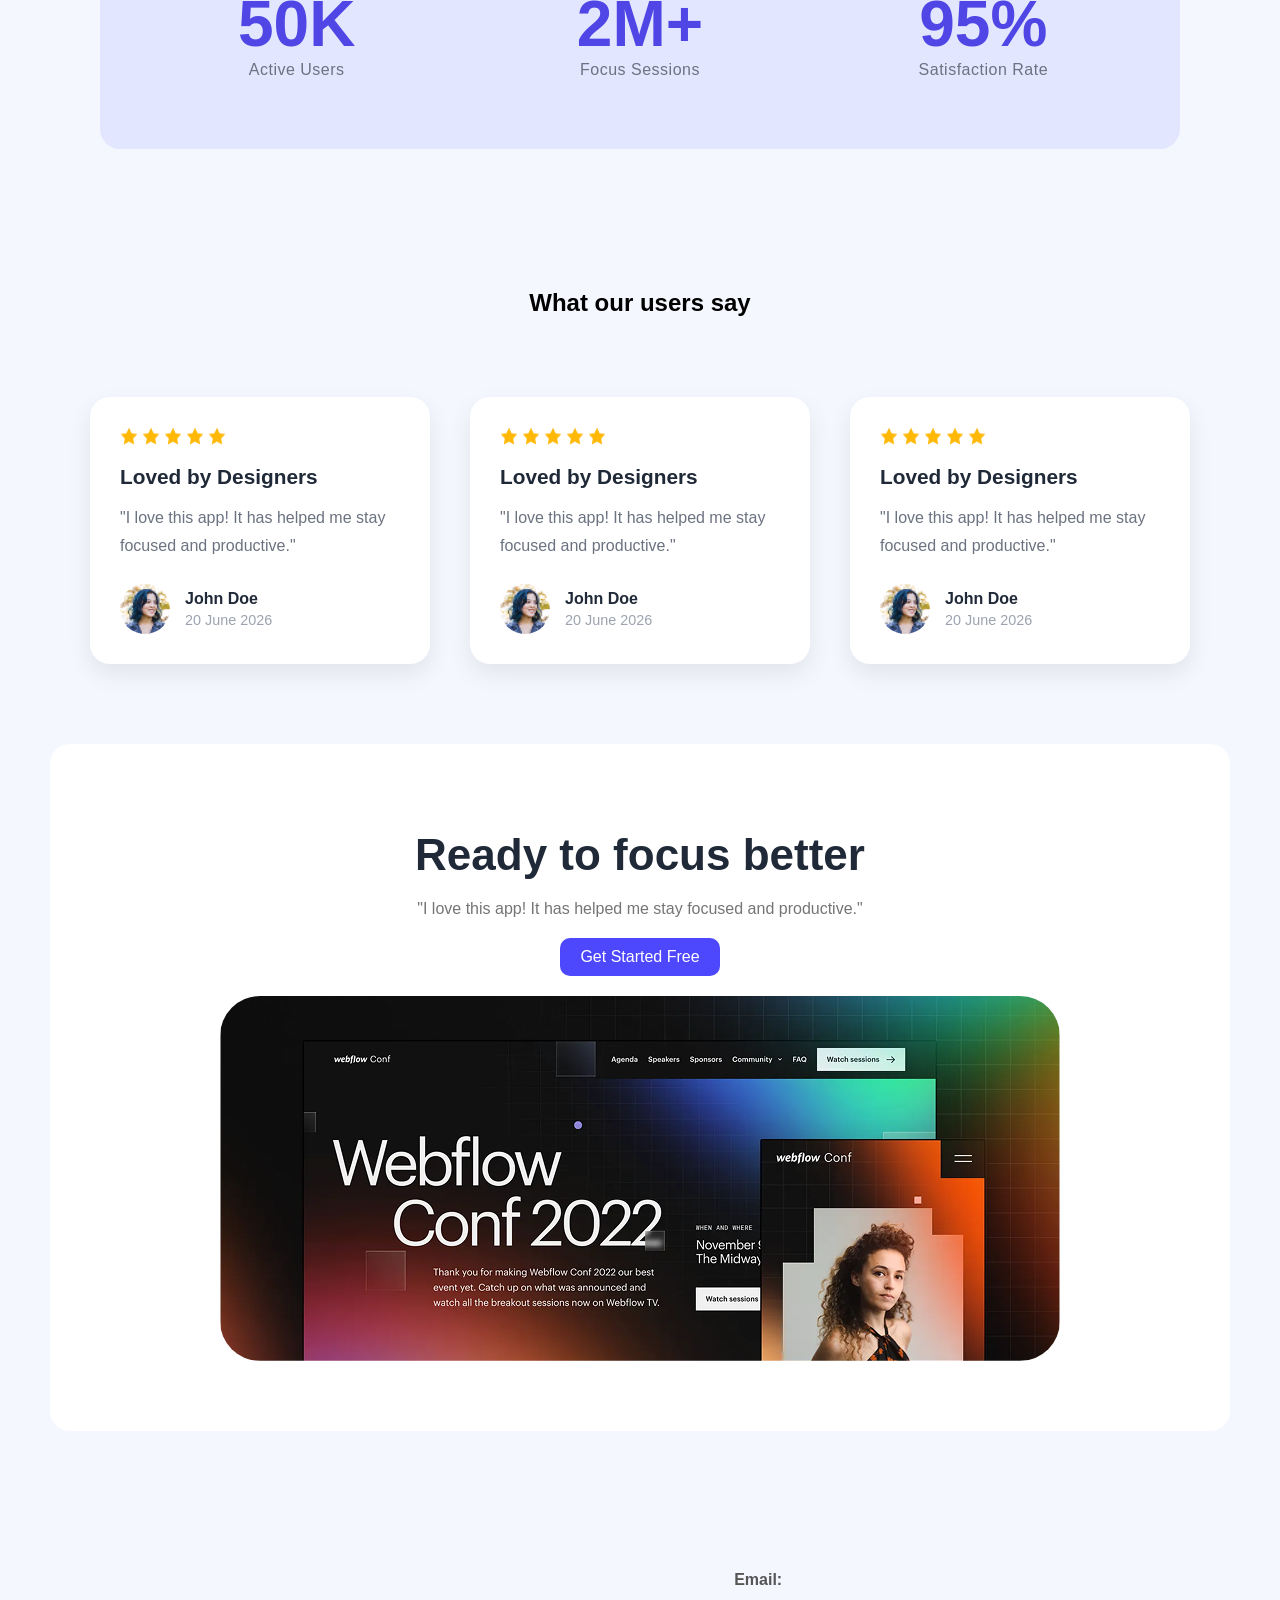
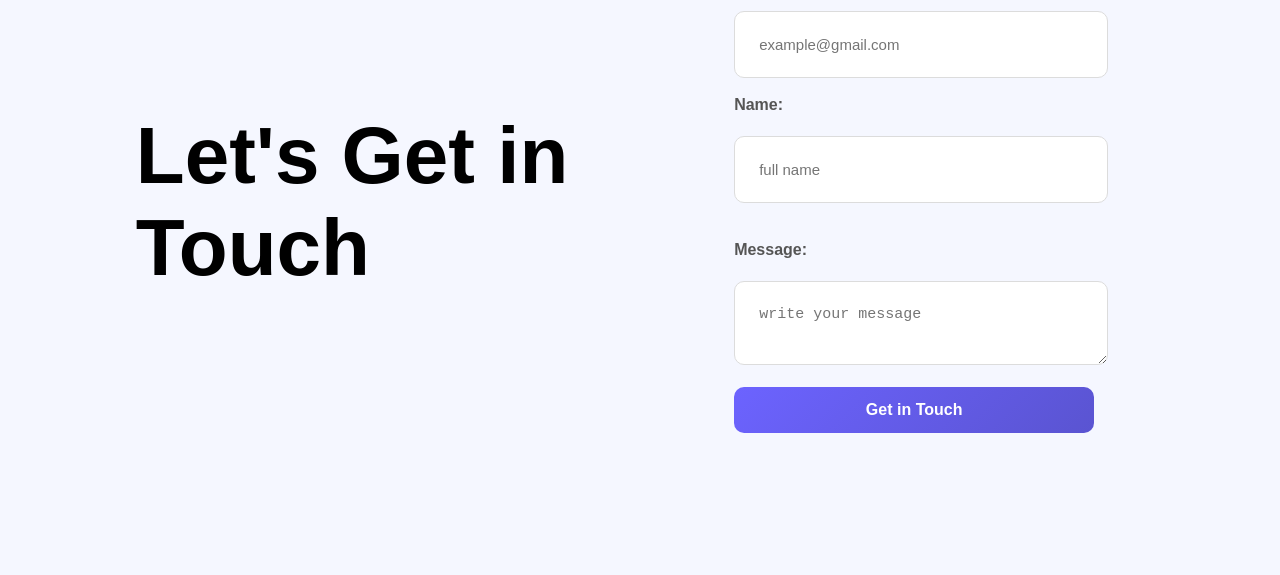
==== commit 448807e9: "contact section updated" ====
--- a/index.html
+++ b/index.html
@@ -164,7 +164,7 @@
         <section>
             <div class="contact-section">
                 <div class="contact-title">
-                    <h1>Let's Get in<br> Touch</h1>
+                    <h1>Let's Get in <br> Touch</h1>
                 </div>
                 <div class="form-container">
                     <form action="/submit" method="post">
--- a/style/style.css
+++ b/style/style.css
@@ -472,9 +472,9 @@
     padding: 80px 20px;
     background-color: #f5f7ff;
     display: flex;
-    justify-content: center;
-    align-items: center;
-    gap: 60px;
+    justify-content:space-evenly;
+    align-items: center;
+    /* gap: 10px; */
 }
 .contact-title h1{
     text-align: center;
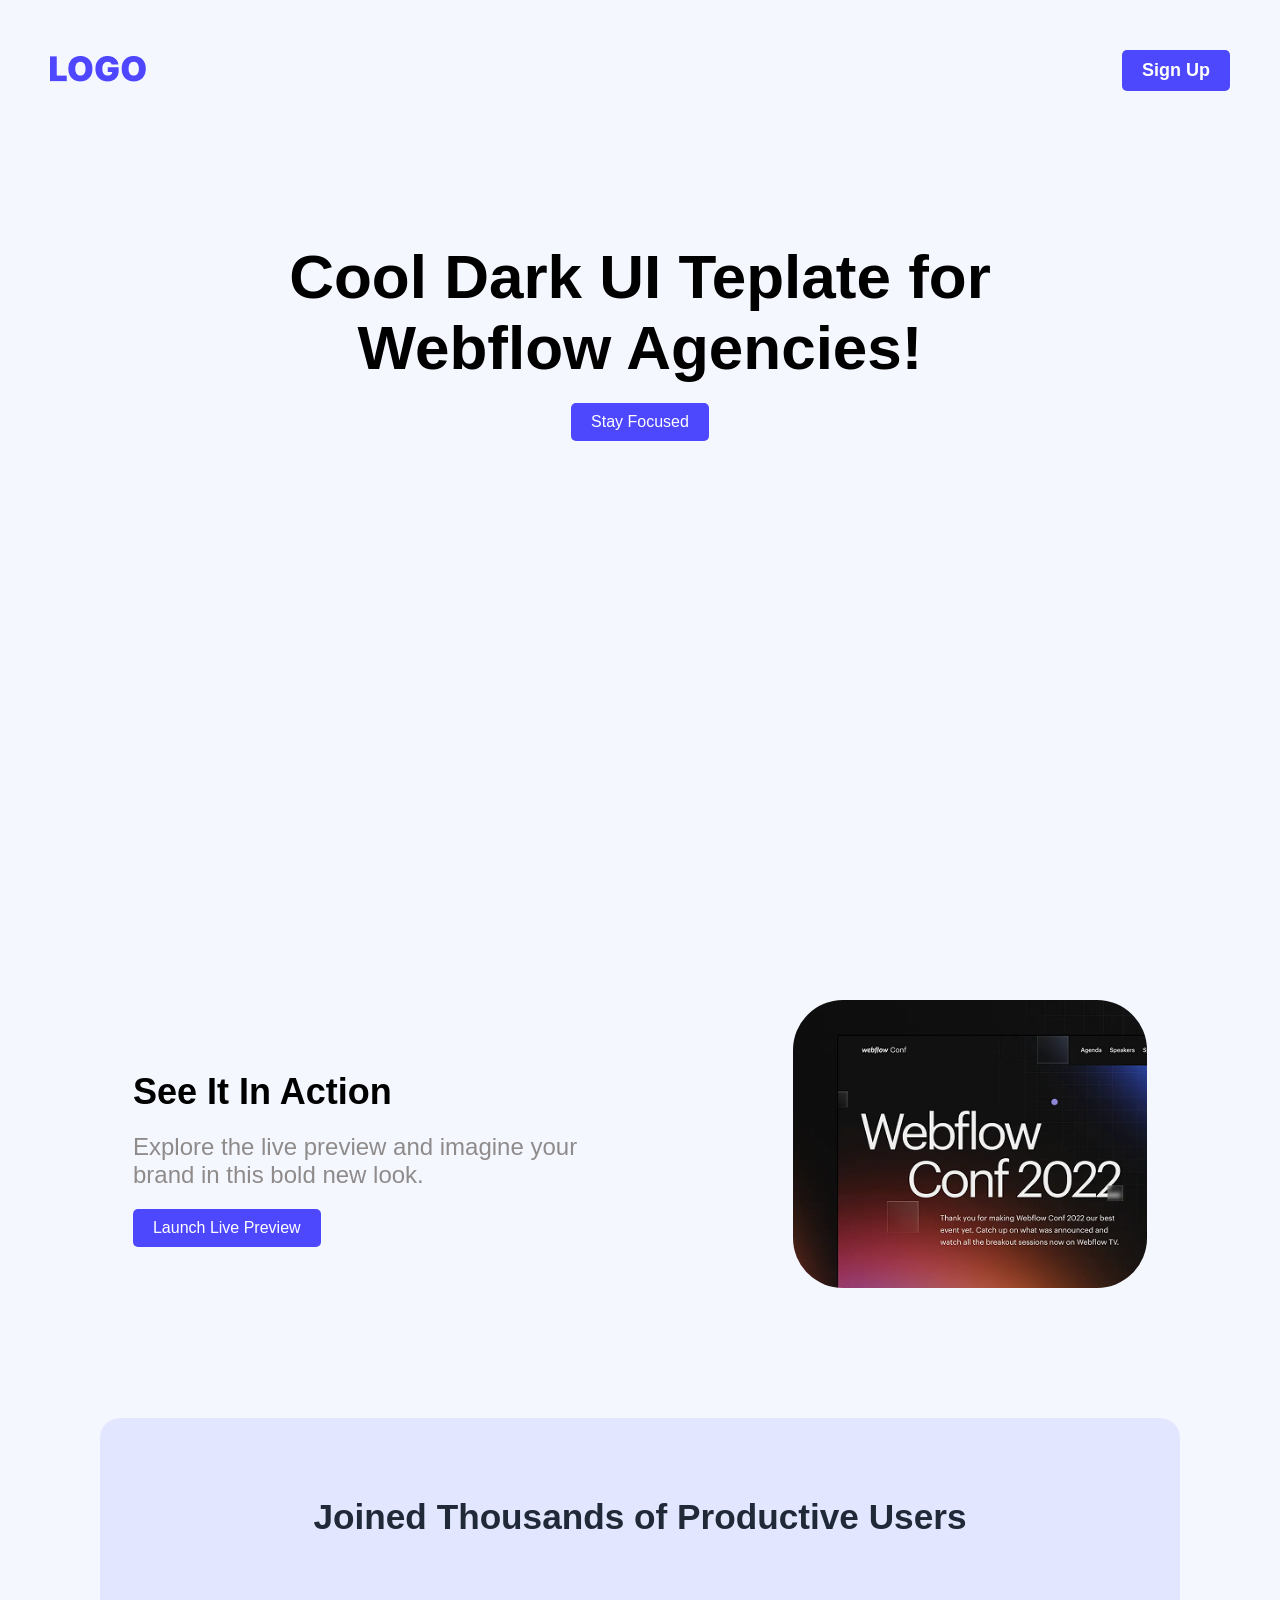
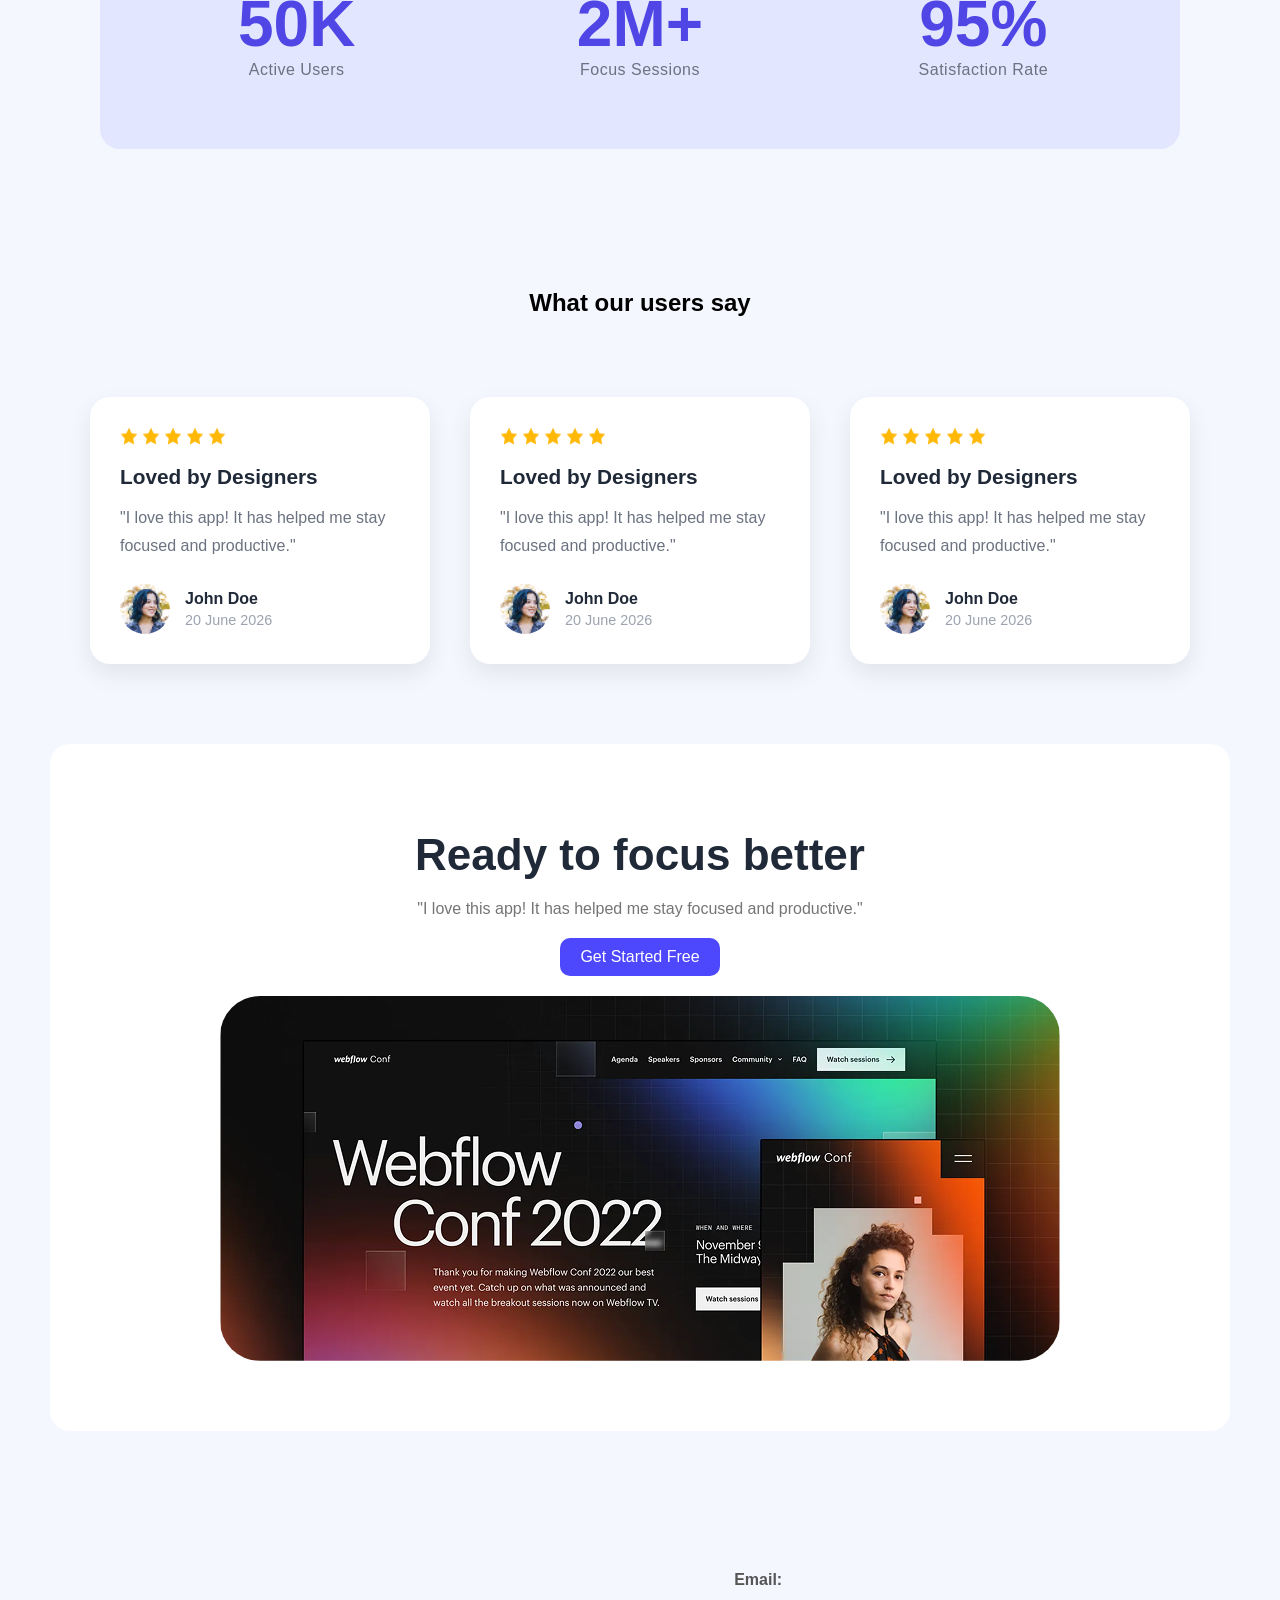
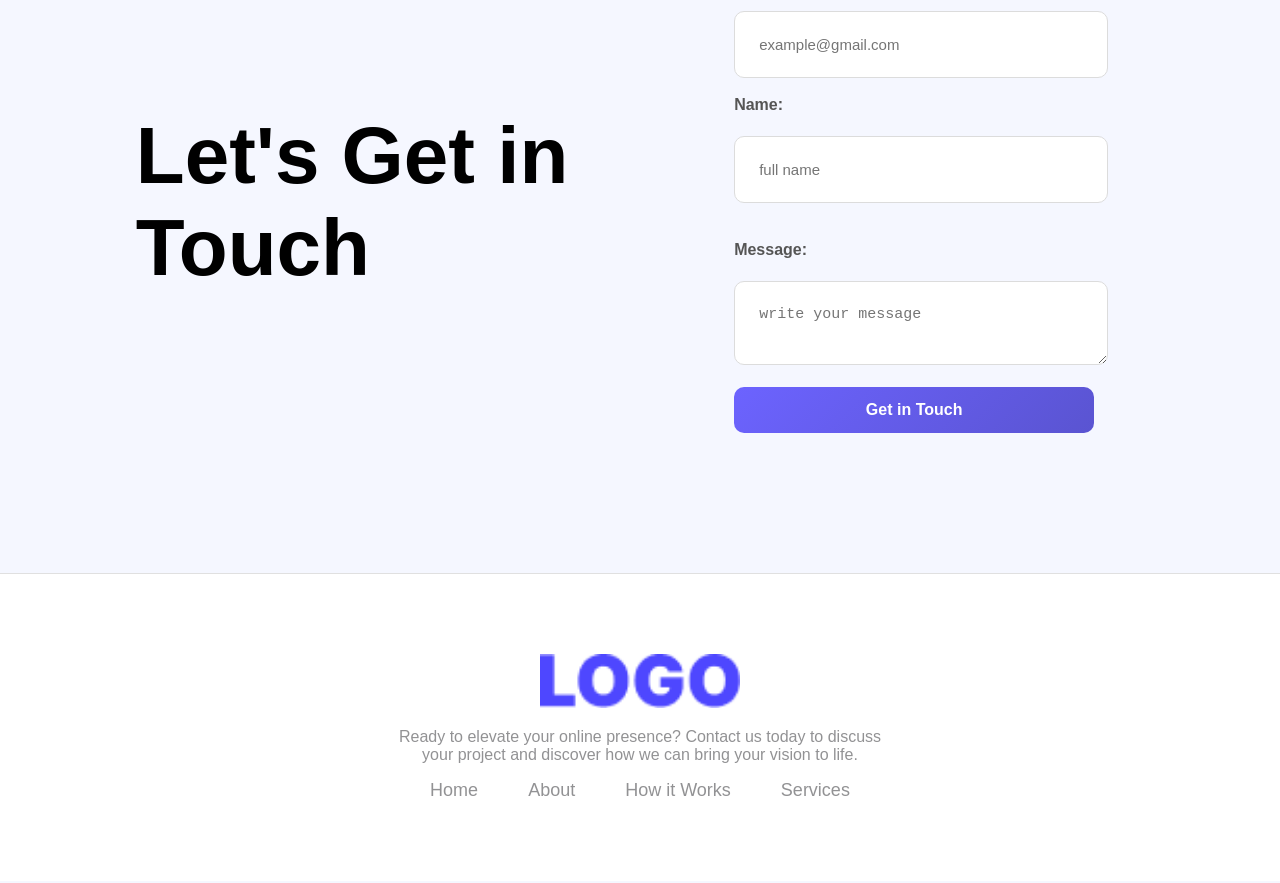
==== commit f2a808db: "footer section done" ====
--- a/index.html
+++ b/index.html
@@ -168,7 +168,7 @@
                 </div>
                 <div class="form-container">
                     <form action="/submit" method="post">
-                        
+
                         <label for="email">Email:</label><br>
                         <input placeholder="example@gmail.com" type="email" id="email" name="email"><br><br>
 
@@ -183,6 +183,28 @@
                 </div>
             </div>
         </section>
+
+        <!-- Footer section -->
+        <section>
+            <div class="footer-section">
+                <div class="footer-content">
+                    <div class="footer-logo">
+                        <img src="assets/LOGO.png" alt="Logo">
+                    </div>
+                    <div class="footer-text">
+                        <p>Ready to elevate your online presence? Contact us today to discuss<br>
+                            your project and discover how we can bring your vision to life.</p>
+                    </div>
+                    <div class="footer-links">
+                        <a href="#">Home</a>
+                        <a href="#">About</a>
+                        <a href="#">How it Works</a>
+                        <a href="#">Services</a>
+                        
+                    </div>
+                </div>
+            </div>
+        </section>
     </main>
     <footer>
 
--- a/style/style.css
+++ b/style/style.css
@@ -481,4 +481,37 @@
     /* margin-bottom: 100px; */
     font-size: 80px;
     text-align: left;
+}
+
+.footer-section{
+    padding: 80px 20px;
+    background-color: #ffffff;
+    display: flex;
+    justify-content:space-evenly;
+    align-items: center;
+    /* gap: 20px; */
+    text-align: center;
+    border-top: 1px solid #e0e0e0;
+}
+.footer-links{
+    display: flex;
+    justify-content: center;
+    align-items: center;
+    gap: 50px;
+    /* text-decoration: none; */
+}
+.footer-links a{
+    text-decoration: none;
+    color: #929294;
+    font-size: 18px;
+}
+.footer-text p{
+    text-align: center;
+    color: #929294;
+    /* font-size: 18px; */
+}
+.footer-logo img{
+    width: 200px;
+    height: auto;
+    margin-bottom: 20px;
 }
